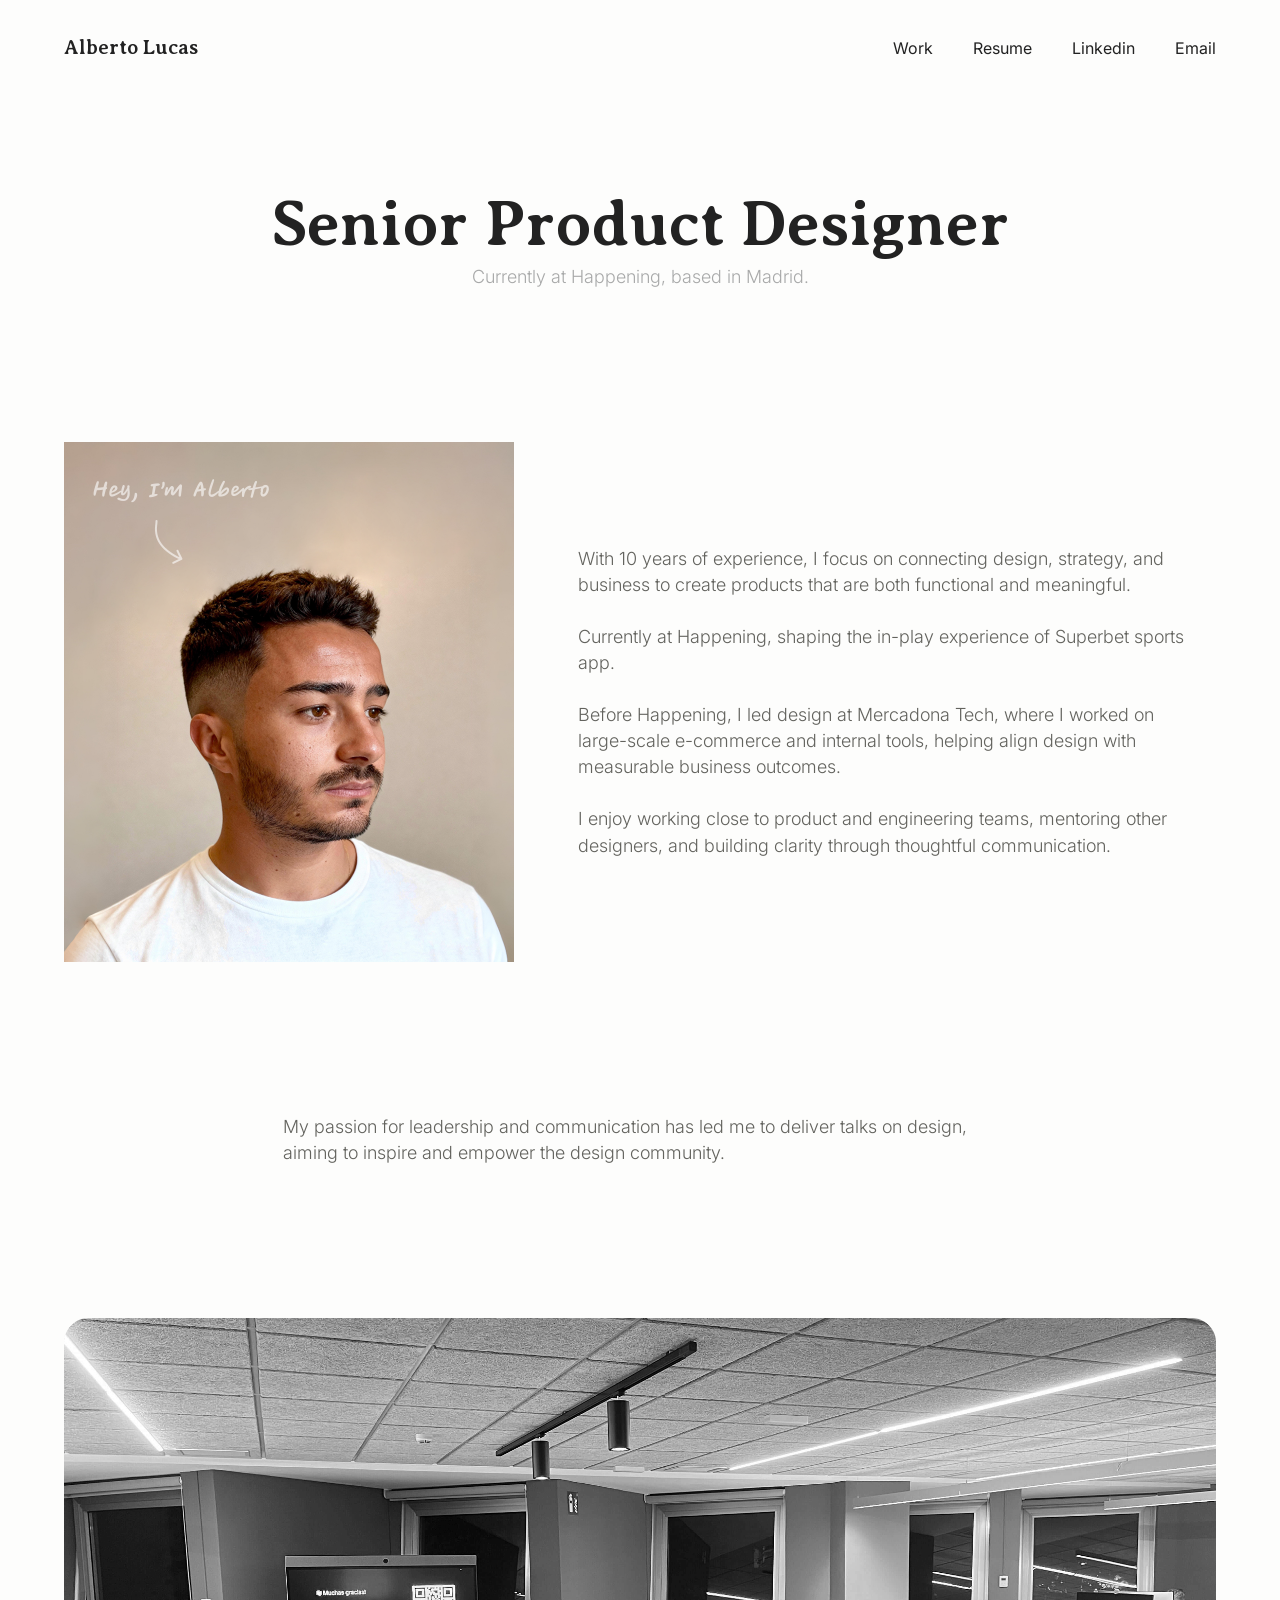
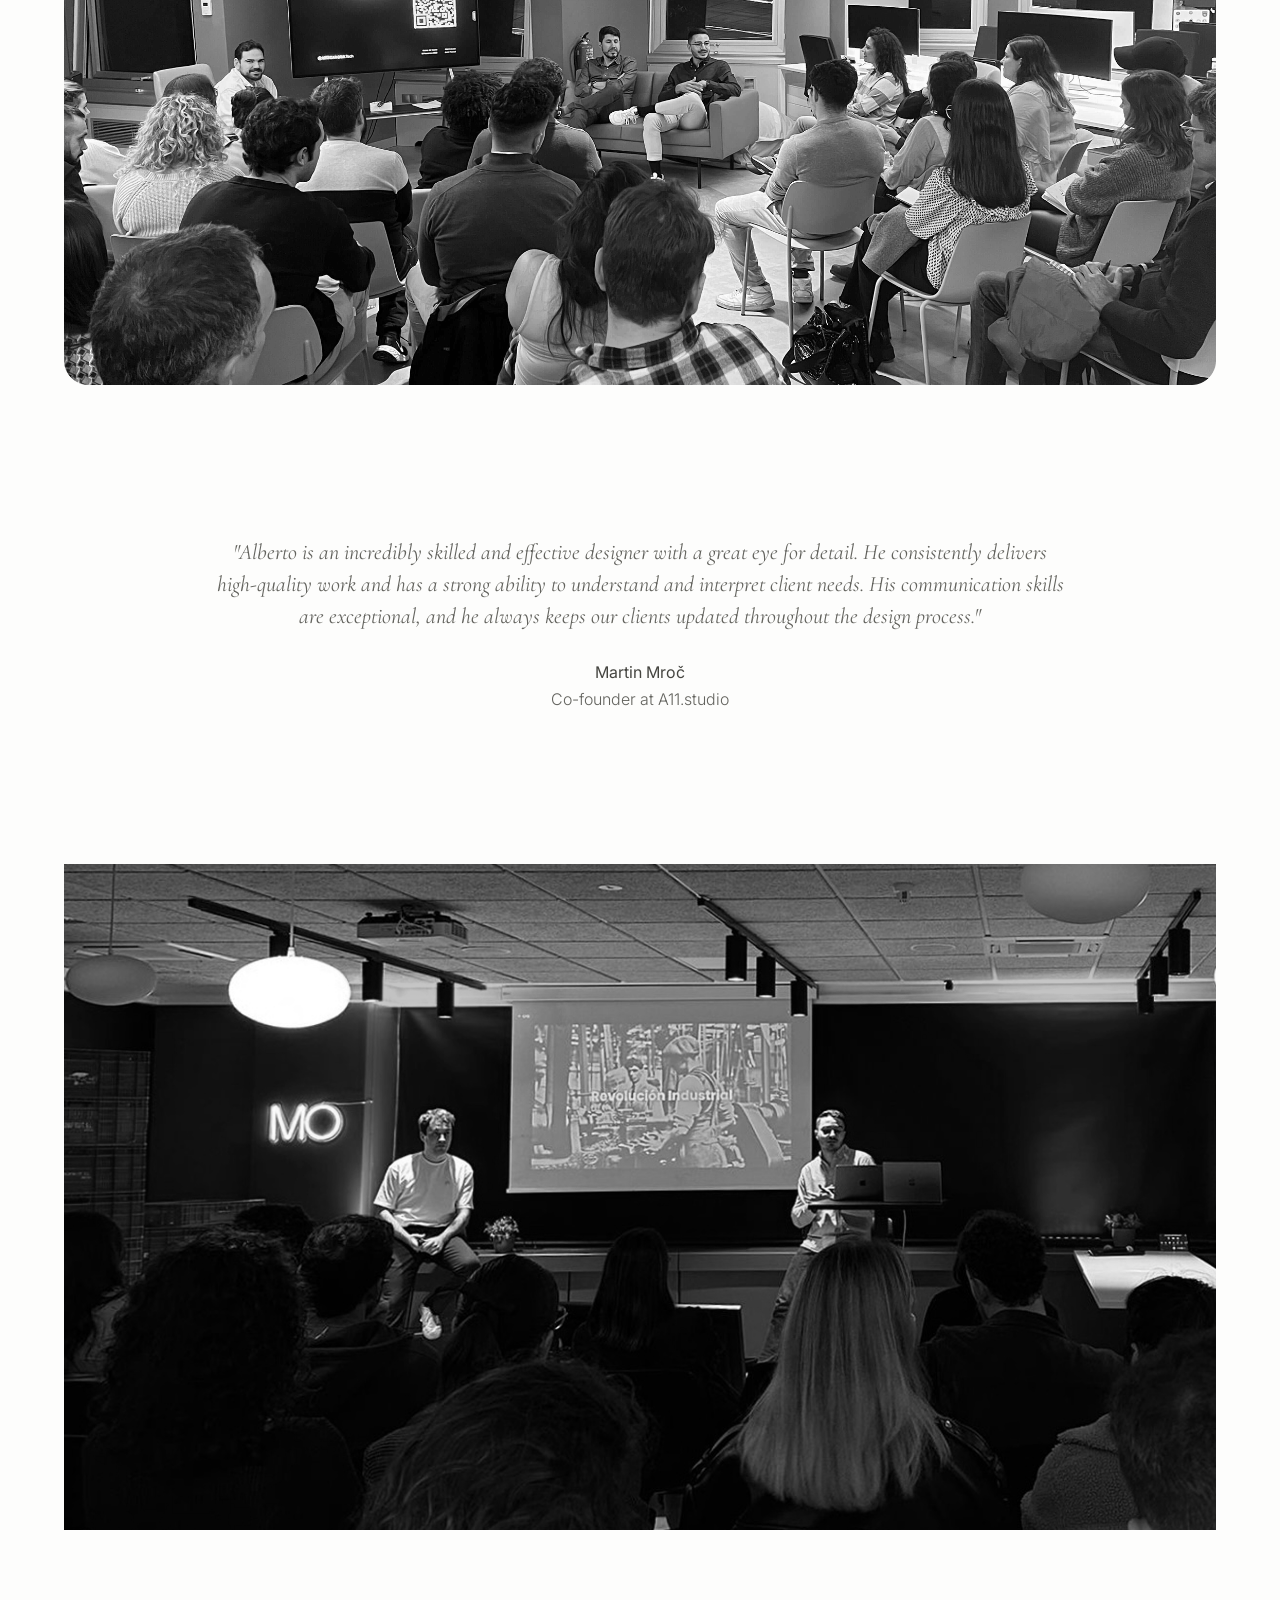
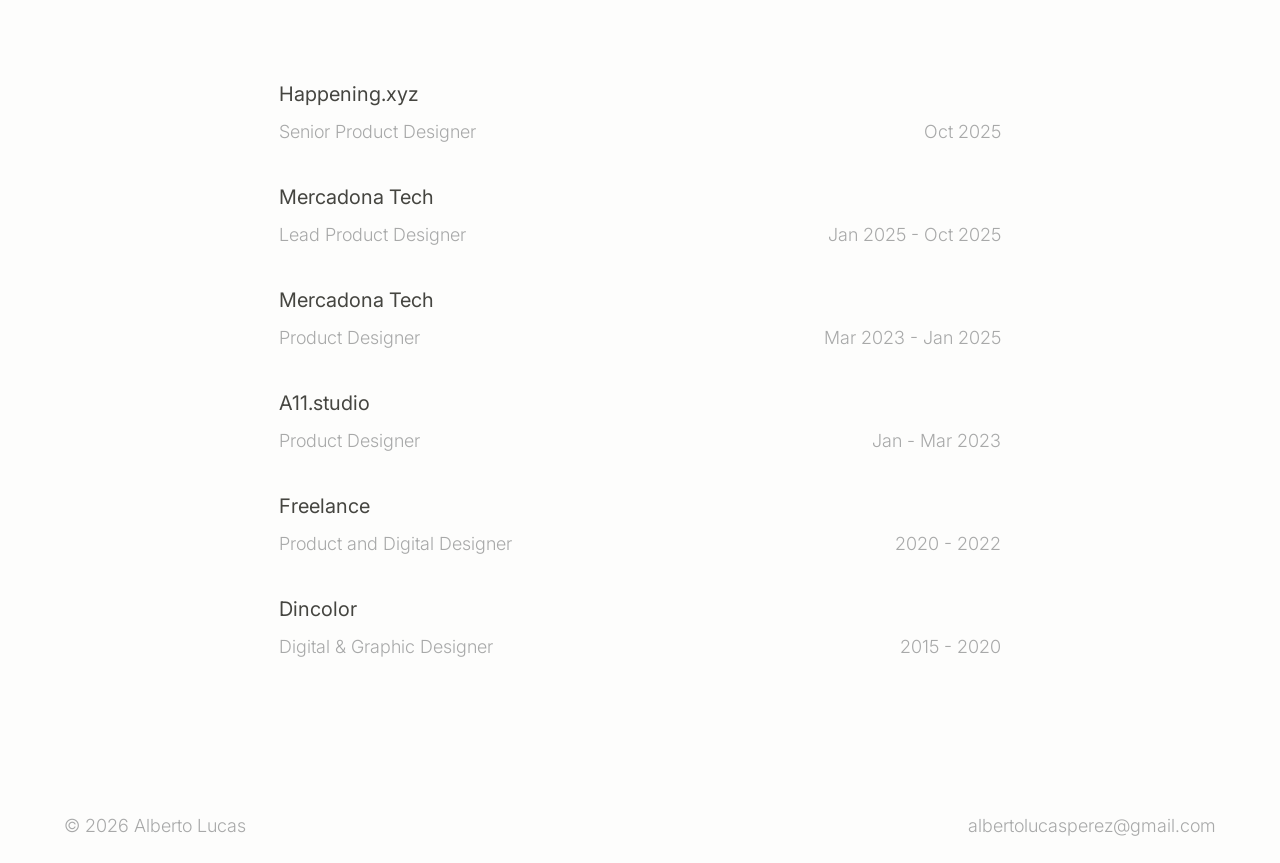
==== index.html @ cfcbda1f "Test auto-deploy workflow" ====
<!DOCTYPE html>
<html lang="en">

<head>
    <!-- Auto-deploy test -->
    <meta charset="UTF-8">
    <meta http-equiv="X-UA-Compatible" content="IE=edge">
    <meta name="viewport" content="width=device-width, initial-scale=1.0">
    <meta property="og:image" content="https://albertolucasperez.com/images/home/talks-1.png">
    <meta name="description"
        content="Lead Product Designer passionate about design impact on business, product strategy and effective communication.">
    <link rel="preconnect" href="https://fonts.googleapis.com">
    <link rel="preconnect" href="https://fonts.gstatic.com" crossorigin>
    <link
        href="https://fonts.googleapis.com/css2?family=Averia+Serif+Libre:ital,wght@0,300;0,400;0,700;1,300;1,400;1,700&family=Cormorant+Garamond:ital,wght@0,300..700;1,300..700&family=Inter:ital,opsz,wght@0,14..32,100..900;1,14..32,100..900&display=swap"
        rel="stylesheet">
    <link rel="stylesheet" href="css/reset.css">
    <link rel="stylesheet" href="css/style.css">
    <link rel="icon" type="image/x-icon" href="images/favicon.png">
    <title>Alberto Lucas</title>
</head>

<body>
    <header>
        <div id="navbar">
            <a id="logo" href="index.html">
                <p>Alberto Lucas</p>
            </a>
            <nav>
                <a class="navlink" href="work.php">Work</a>
                <a class="navlink" target=”_blank” href="Alberto Lucas.pdf">Resume</a>
                <a class="navlink" target=”_blank” href="https://www.linkedin.com/in/alberto-lucas-perez/">Linkedin</a>
                <a class="navlink" href="mailto:albertolucasperez@gmail.com">Email</a>
                <label id="contact-button-mobile" for="mobile-menu-toggle">Menu</label>
            </nav>
        </div>
        <input type="checkbox" id="mobile-menu-toggle" class="check">
        <div id="mobile-navbar">
            <a class="navlink-mobile" href="work.php">Work</a>
            <a class="navlink-mobile" href="Alberto Lucas.pdf">Resume</a>
            <a class="navlink-mobile" target=”_blank”
                href="https://www.linkedin.com/in/alberto-lucas-perez/">Linkedin</a>
            <a class="navlink-mobile" href="mailto:albertolucasperez@gmail.com">Email</a>
            <label id="contact-button-close" for="mobile-menu-toggle" aria-label="Close menu">×</label>
        </div>
    </header>

    <main>
        <section id="hero">
            <div id="title">
                <h1 class="title-xl">Senior Product Designer</h1>
                <h2 class="title-s light-grey">Currently at Happening, based in Madrid.</h2>
            </div>
        </section>
        <section id="about-intro">
            <img src="./images/home/about.png" alt="Profile picture">
            <h2 class="title-s medium-grey">With 10 years of experience, I focus on connecting design, strategy, and
                business to create products that are both functional and meaningful.
                <br><br>
                Currently at Happening, shaping the in-play experience of Superbet sports app.
                <br><br>
                Before Happening, I led design at Mercadona Tech, where I worked on large-scale e-commerce and internal
                tools, helping align design with measurable business outcomes.
                <br><br>
                I enjoy working close to product and engineering teams,
                mentoring other designers, and building clarity through thoughtful communication.
            </h2>
        </section>
        <section id="talks">
            <p class="title-s medium-grey">
                My passion for leadership and communication has led me to deliver talks on
                design, aiming to inspire and
                empower the design community.</p>
            <img class="blanco-negro" src="./images/home/talks-1.png" alt="Community talk">
        </section>
        <section id="quote">
            <p class="quote medium-grey">"Alberto is an incredibly skilled and effective designer with a great eye for
                detail. He consistently delivers high-quality work and has a strong ability to understand and interpret
                client needs. His communication skills are exceptional, and he always keeps our clients updated
                throughout the design process."</p>
            <div class="author">
                <p class="paragraph-m-s dark-grey">Martin Mroč</p>
                <p class="paragraph-r-xs medium-grey">Co-founder at A11.studio</p>
            </div>
        </section>
        <section id="talks">
            <img class="blanco-negro" src="./images/home/talks-2.png" alt="Community talk">
        </section>
        <section id="experience">
            <div class="experience-row">
                <div class="experience-left">
                    <p class="paragraph-m-m dark-grey">Happening.xyz</p>
                    <p class="paragraph-r-s light-grey">Senior Product Designer</p>
                </div>
                <p class="paragraph-r-s light-grey">Oct 2025</p>
            </div>
            <div class="experience-row">
                <div class="experience-left">
                    <p class="paragraph-m-m dark-grey">Mercadona Tech</p>
                    <p class="paragraph-r-s light-grey">Lead Product Designer</p>
                </div>
                <p class="paragraph-r-s light-grey">Jan 2025 - Oct 2025</p>
            </div>
            <div class="experience-row">
                <div class="experience-left">
                    <p class="paragraph-m-m dark-grey">Mercadona Tech</p>
                    <p class="paragraph-r-s light-grey">Product Designer</p>
                </div>
                <p class="paragraph-r-s light-grey">Mar 2023 - Jan 2025</p>
            </div>
            <div class="experience-row">
                <div class="experience-left">
                    <p class="paragraph-m-m dark-grey">A11.studio</p>
                    <p class="paragraph-r-s light-grey">Product Designer</p>
                </div>
                <p class="paragraph-r-s light-grey">Jan - Mar 2023</p>
            </div>
            <div class="experience-row">
                <div class="experience-left">
                    <p class="paragraph-m-m dark-grey">Freelance</p>
                    <p class="paragraph-r-s light-grey">Product and Digital Designer</p>
                </div>
                <p class="paragraph-r-s light-grey">2020 - 2022</p>
            </div>
            <div class="experience-row">
                <div class="experience-left">
                    <p class="paragraph-m-m dark-grey">Dincolor</p>
                    <p class="paragraph-r-s light-grey">Digital & Graphic Designer</p>
                </div>
                <p class="paragraph-r-s light-grey">2015 - 2020</p>
            </div>
        </section>
    </main>

    <footer>
        <div class="copyright">
            <p class="paragraph-r-s light-grey">© 2026 Alberto Lucas</p>
            <a class="paragraph-r-s light-grey desktop"
                href="mailto:albertolucasperez@gmail.com">albertolucasperez@gmail.com</a>
        </div>
    </footer>

    <script>
        const mobileMenuToggle = document.getElementById('mobile-menu-toggle');
        const docRoot = document.documentElement;

        mobileMenuToggle?.addEventListener('change', () => {
            [document.body, docRoot].forEach((node) => {
                node.classList.toggle('menu-open', mobileMenuToggle.checked);
            });
        });
    </script>
</body>

</html>
---- css/style.css ----
html {
    scroll-behavior: smooth;
}

/* Text Styles */

.title-xl {
    font-family: "Averia Serif Libre", serif;
    font-size: 64px;
    font-weight: 700;
    font-style: normal;
}

.title-l {
    font-family: "Averia Serif Libre", serif;
    font-weight: 700;
    font-style: normal;
    font-size: 40px;
    line-height: 135%;
}

.title-m {
    font-family: "Inter", sans-serif;
    font-size: 24px;
    font-weight: 400;
    line-height: 145%;
}

.title-s {
    font-family: "Inter", sans-serif;
    font-size: 18px;
    font-weight: 300;
    line-height: 145%;
}

.paragraph-m-m {
    font-family: "Inter", sans-serif;
    font-weight: 400;
    font-size: 20px;
    line-height: 24px;
}

.paragraph-m-xs {
    font-family: "Inter", sans-serif;
    font-weight: 400;
    font-size: 16px;
    line-height: 145%;
}

.paragraph-m-xxs {
    font-family: "Inter", sans-serif;
    font-weight: 400;
    font-size: 14px;
}

.paragraph-r-s {
    font-family: "Inter", sans-serif;
    font-weight: 300;
    font-size: 18px;
    line-height: 150%;
}

.paragraph-r-xs {
    font-family: "Inter", sans-serif;
    font-weight: 300;
    font-size: 16px;
    line-height: 145%;
}

.paragraph-r-xxs {
    font-family: "Inter", sans-serif;
    font-weight: 300;
    font-size: 14px;
}

.quote {
    font-family: "Cormorant Garamond", serif;
    font-style: italic;
    font-size: 22px;
    font-weight: 400;
    line-height: 145%;
    max-width: 85ch;
}

/* Color Styles */

.light-grey {
    color: #a8a9a9;
}

.medium-grey {
    color: #63635E;
}

.dark-grey {
    color: #454540;
}

.blue {
    color: #0048F9;
}

/* Component Styles */

.arrow-icon-m {
    width: 48px;
    height: 48px;
    background-color: #F2F3F4;
    border-radius: 16px;
    display: flex;
    align-items: center;
    justify-content: center;
}

.arrow-icon-l {
    width: 60px;
    height: 60px;
    background-color: #fff;
    border-radius: 16px;
    display: flex;
    align-items: center;
    justify-content: center;
}

.rotate-135 {
    transform: rotate(225deg);
}

.icon {
    border-radius: 12px;
    width: 49px;
    height: 49px;
}


.contact {
    max-width: 20ch;
}

.contact a:hover {
    text-decoration: underline;
}

/* Body */

body {
    font-family: "Inter", sans-serif;
    font-weight: 400;
    background-color: #FDFDFC;
    color: #222222;
}

/* Navbar */

header {
    padding: 24px 0px;
    width: 100%;
}

.check {
    display: none;
}

#mobile-navbar {
    display: none;
}

#navbar {
    width: 90vw;
    max-width: 1168px;
    margin: 0px auto;
    padding: 12px 24px;
    justify-content: space-between;
    display: flex;
    align-items: center;
}

#logo {
    font-family: "Averia Serif Libre", serif;
    font-weight: 700;
    font-size: 20px;
    line-height: 24px;
    color: #222222;
    transition: all 0.3s ease-in-out;
}

#logo:hover {
    color: #0048F9;
}

nav {
    display: flex;
    align-items: center;
    gap: 40px;
}

.navlink {
    display: inline-flex;
    font-weight: 400;
    font-size: 16px;
    color: #222222;
    transition: all 0.3s ease-in-out;
}

.navlink-current {
    display: inline-flex;
    font-weight: 400;
    font-size: 16px;
    color: #0048F9;
}


.navlink:hover {
    color: #0048F9;
}

#contact-button-desktop {
    color: #F2F3F4;
    padding: 16px 24px;
    border-radius: 18px;
    transition: all 0.3s ease-in-out;
}

#contact-button-desktop:hover {
    box-shadow: 0px 4px 16px 8px rgba(0, 0, 0, 0.04);
    transform: scale(1.015);
}

#contact-button-mobile {
    display: none;
}

.desktop {
    display: block;
}

.mobile {
    display: none;
}

/* Hero */

#hero {
    max-width: 1168px;
    margin: auto;
    display: flex;
    flex-direction: column;
    gap: 24px;
    padding: 96px 0 0 0;
}

#title {
    display: flex;
    flex-direction: column;
    gap: 8px;
    padding: 0 24px 0 24px;
    text-align: center;
}

/* About intro */
#about-intro {
    width: 90vw;
    display: flex;
    flex-direction: row;
    align-items: center;
    max-width: 1168px;
    margin: 152px auto 0 auto;
    gap: 40px;
}

#about-intro img {
    width: 50%;
    max-width: 450px;
}

#about-intro h2 {
    padding: 0 24px 0 24px;
}

/* Talks */

#talks {
    width: 90vw;
    max-width: 1168px;
    margin: 152px auto 0 auto;
    display: flex;
    flex-direction: column;
    gap: 152px;
    align-items: center;
}

#talks p {
    text-align: left;
    max-width: 65ch;
}

#talks img {
    width: 100%;
}

#quote {
    width: 90vw;
    max-width: 976px;
    margin: 152px auto 0 auto;
    scroll-margin-top: 132px;
    text-align: center;
    display: flex;
    flex-direction: column;
    align-items: center;
    gap: 32px;
}

.author {
    display: flex;
    flex-direction: column;
    gap: 8px;
}

img.blanco-negro {
    filter: grayscale(100%);
}

/* Experience */
#experience {
    width: 90vw;
    max-width: 722px;
    margin: 152px auto 0 auto;
    scroll-margin-top: 132px;
    display: flex;
    flex-direction: column;
    gap: 40px;
}

.experience-row {
    width: 100%;
    display: flex;
    flex-direction: row;
    justify-content: space-between;
    align-items: end;
}

.experience-left {
    display: flex;
    flex-direction: column;
    gap: 12px;
}

/* Footer */
footer {
    width: 90vw;
    max-width: 1168px;
    margin: 152px auto 24px auto;
    display: flex;
    flex-direction: column;
    padding: 0px 24px;
    gap: 152px;
}

.copyright {
    display: flex;
    flex-direction: row;
    justify-content: space-between;
    align-items: flex-start;
    gap: 8px;
}

.copyright a {
    transition: all 0.3s ease-in-out;
}

.copyright a:hover {
    color: #0048F9;
}

/* Responsive Design */

@media (max-width: 767px) {

    html,
    body {
        max-width: 100%;
        overflow-x: hidden;
    }

    body.menu-open,
    html.menu-open {
        overflow: hidden;
        height: 100%;
    }

    /* Text Styles */

    .title-xl {
        font-family: "Averia Serif Libre", serif;
        font-size: 40px;
        font-weight: 700;
        font-style: normal;
    }

    .title-l {
        font-size: 24px;
        font-weight: 500;
        line-height: 135%;
    }

    .title-m {
        font-size: 18px;
        font-weight: 400;
        line-height: auto;
    }

    .title-s {
        font-size: 16px;
        font-weight: 300;
        line-height: auto;
    }

    .paragraph-m-m {
        font-weight: 400;
        font-size: 16px;
        line-height: auto;
    }

    .paragraph-r-s {
        font-weight: 400;
        font-size: 14px;
        line-height: 150%;
    }

    .paragraph-r-xs {
        font-weight: 400;
        font-size: 12px;
        line-height: 145%;
    }

    .quote {
        font-family: "Cormorant Garamond", serif;
        font-style: italic;
        font-size: 18px;
        font-weight: 400;
        line-height: 145%;
        max-width: 85ch;
    }


    /* Mobile Styles */

    .desktop {
        display: none;
    }

    .mobile {
        display: block;
    }

    /* Navbar */

    #mobile-navbar {
        background-color: #FDFDFC;
        width: 100vw;
        height: 100vh;
        padding: 35vh 32px 32px 32px;
        box-sizing: border-box;
        display: flex;
        flex-direction: column;
        gap: 40px;
        position: fixed;
        top: 0;
        left: 0;
        z-index: 1500;
        -webkit-user-select: none;
        user-select: none;
        transform: none;
        opacity: 0;
        pointer-events: none;
        transition: opacity 0.35s ease;
    }

    .check {
        display: block;
        position: absolute;
        top: 32px;
        right: 24px;
        opacity: 0;
        z-index: 2000;
        -webkit-touch-callout: none;
    }

    .check:checked~#mobile-navbar {
        opacity: 1;
        pointer-events: auto;
    }

    .navlink-mobile {
        color: #222222;
        font-size: 32px;
    }

    #contact-button-close {
        display: block;
        background-color: transparent;
        color: #222222;
        width: 48px;
        height: 48px;
        font-size: 40px;
        font-family: "Inter", sans-serif;
        font-weight: 200;
        line-height: 1;
        display: flex;
        align-items: center;
        justify-content: center;
        position: absolute;
        top: 20px;
        right: 20px;
        z-index: 1600;
        -webkit-touch-callout: none;
    }

    #navbar {
        width: calc(100vw - 60px);
        padding: 12px 12px 12px 16px;
        border-radius: 20px;
    }

    #logo {
        font-size: 18px;
    }

    .navlink {
        display: none;
    }

    .navlink-current {
        display: none;
    }

    #contact-button-desktop {
        display: none;
    }

    #contact-button-mobile {
        display: block;
        font-size: 16px;
        font-weight: 400;
    }

    /* Hero */

    #hero {
        width: calc(100vw - 64px);
        padding: 40px 16px 0 16px;
        gap: 24px;
        align-items: flex-start;
    }

    #title {
        text-align: left;
        padding: 0;
        gap: 12px;
    }

    #hero-image {
        margin: 72px auto 0 auto;
    }

    /* About intro */
    #about-intro {
        width: calc(100vw - 64px);
        margin: 48px auto 0 auto;
        flex-direction: column;
        gap: 48px;
        align-items: center;
    }

    #about-intro img {
        width: 100%;
    }

    #about-intro h2 {
        padding: 0;
        text-align: left;
    }

    /* Talks */
    #talks {
        width: calc(100vw - 64px);
        margin: 24px auto 0 auto;
        gap: 40px;
        align-items: flex-start;
    }

    #talks p {
        text-align: left;
    }

    /* Quote */
    #quote {
        width: calc(100vw - 64px);
        margin: 40px auto 0 auto;
        gap: 24px;
        text-align: left;
        padding: 0 16px;
        text-align: center;
    }

    .author {
        gap: 4px;
    }

    /* Experience */
    #experience {
        width: calc(100vw - 64px);
        margin: 40px auto 0 auto;
        gap: 32px;
    }

    .experience-row {
        flex-direction: column;
        align-items: flex-start;
        gap: 4px;
    }

    .experience-left {
        gap: 4px;
    }

    /* Footer */

    footer {
        width: calc(100vw - 64px);
        margin: 40px auto 24px auto;
        gap: 72px;
        padding: 0 16px;
    }

    .copyright {
        flex-direction: column;
        gap: 16px;
        align-items: flex-start;
    }
}
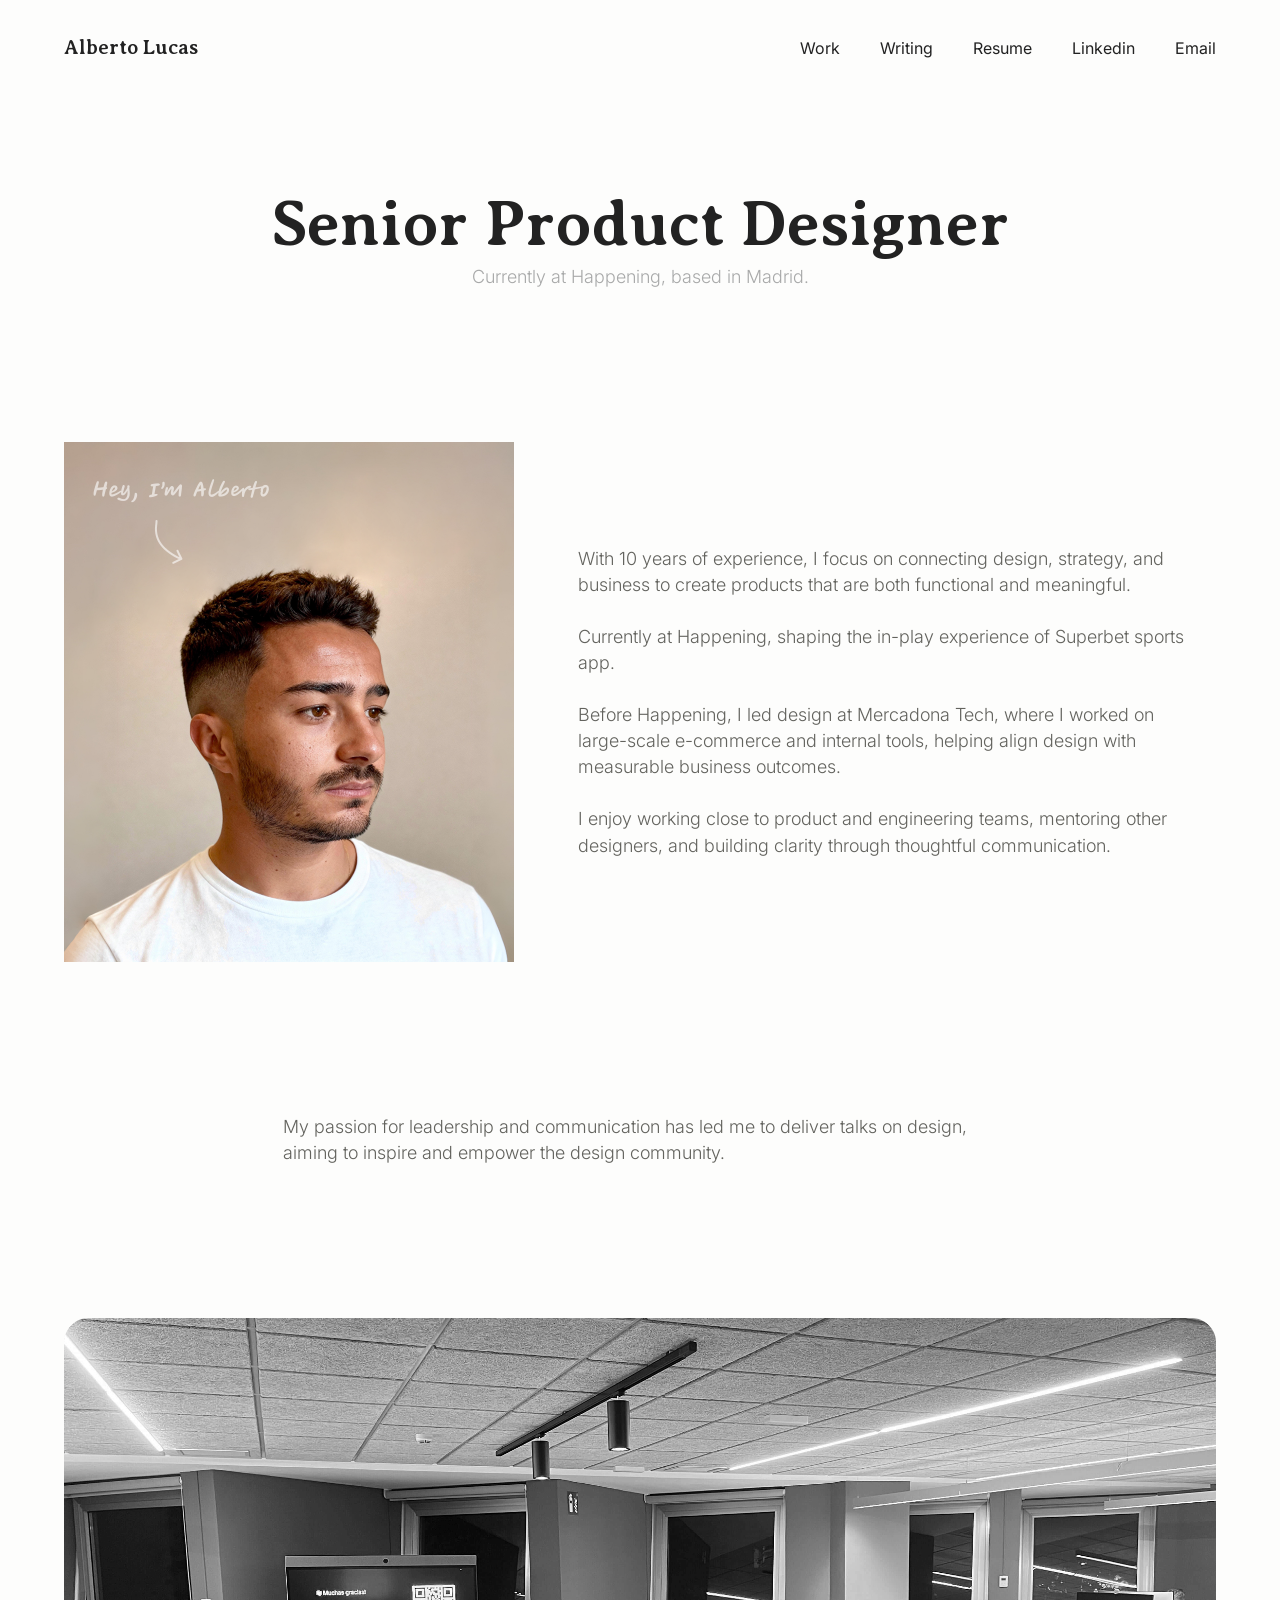
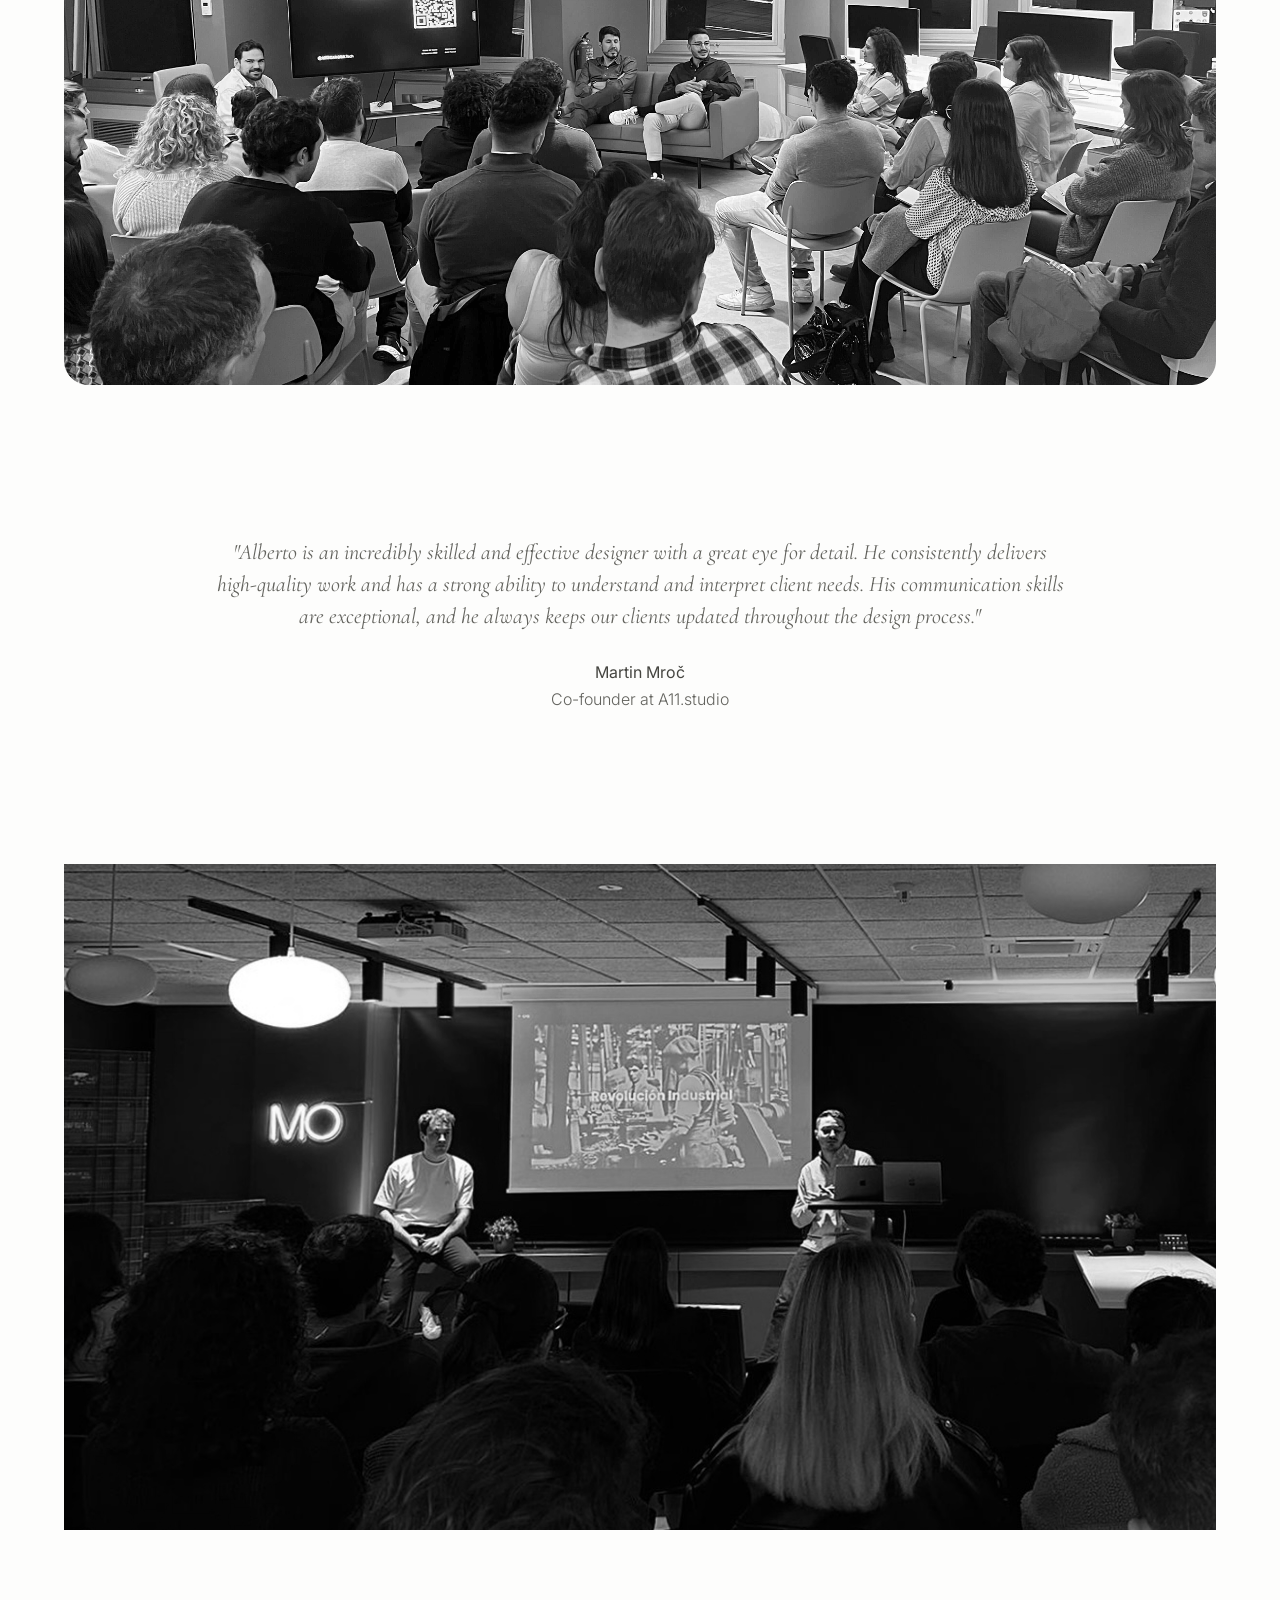
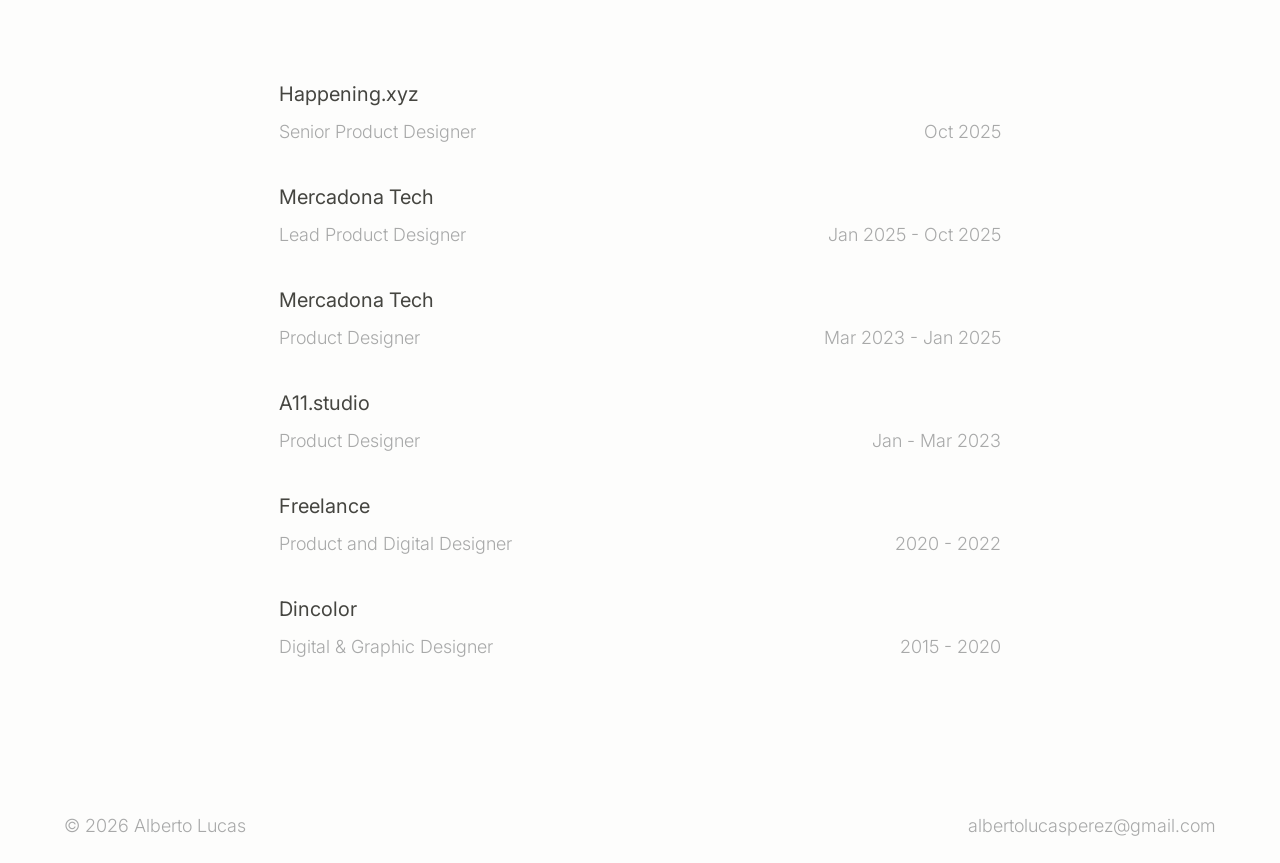
==== commit ccedbae6: "Añadir nueva sección Writing al portfolio - Crear página principal de listado de posts (writing.php)" ====
--- a/index.html
+++ b/index.html
@@ -2,7 +2,16 @@
 <html lang="en">
 
 <head>
-    <!-- Auto-deploy test -->
+    <!-- Google tag (gtag.js) -->
+    <script async src="https://www.googletagmanager.com/gtag/js?id=G-X40FKCQTN5"></script>
+    <script>
+      window.dataLayer = window.dataLayer || [];
+      function gtag(){dataLayer.push(arguments);}
+      gtag('js', new Date());
+
+      gtag('config', 'G-X40FKCQTN5');
+    </script>
+
     <meta charset="UTF-8">
     <meta http-equiv="X-UA-Compatible" content="IE=edge">
     <meta name="viewport" content="width=device-width, initial-scale=1.0">
@@ -28,8 +37,9 @@
             </a>
             <nav>
                 <a class="navlink" href="work.php">Work</a>
-                <a class="navlink" target=”_blank” href="Alberto Lucas.pdf">Resume</a>
-                <a class="navlink" target=”_blank” href="https://www.linkedin.com/in/alberto-lucas-perez/">Linkedin</a>
+                <a class="navlink" href="writing.php">Writing</a>
+                <a class="navlink" target="_blank" href="Alberto Lucas.pdf">Resume</a>
+                <a class="navlink" target="_blank" href="https://www.linkedin.com/in/alberto-lucas-perez/">Linkedin</a>
                 <a class="navlink" href="mailto:albertolucasperez@gmail.com">Email</a>
                 <label id="contact-button-mobile" for="mobile-menu-toggle">Menu</label>
             </nav>
@@ -37,8 +47,9 @@
         <input type="checkbox" id="mobile-menu-toggle" class="check">
         <div id="mobile-navbar">
             <a class="navlink-mobile" href="work.php">Work</a>
+            <a class="navlink-mobile" href="writing.php">Writing</a>
             <a class="navlink-mobile" href="Alberto Lucas.pdf">Resume</a>
-            <a class="navlink-mobile" target=”_blank”
+            <a class="navlink-mobile" target="_blank"
                 href="https://www.linkedin.com/in/alberto-lucas-perez/">Linkedin</a>
             <a class="navlink-mobile" href="mailto:albertolucasperez@gmail.com">Email</a>
             <label id="contact-button-close" for="mobile-menu-toggle" aria-label="Close menu">×</label>
